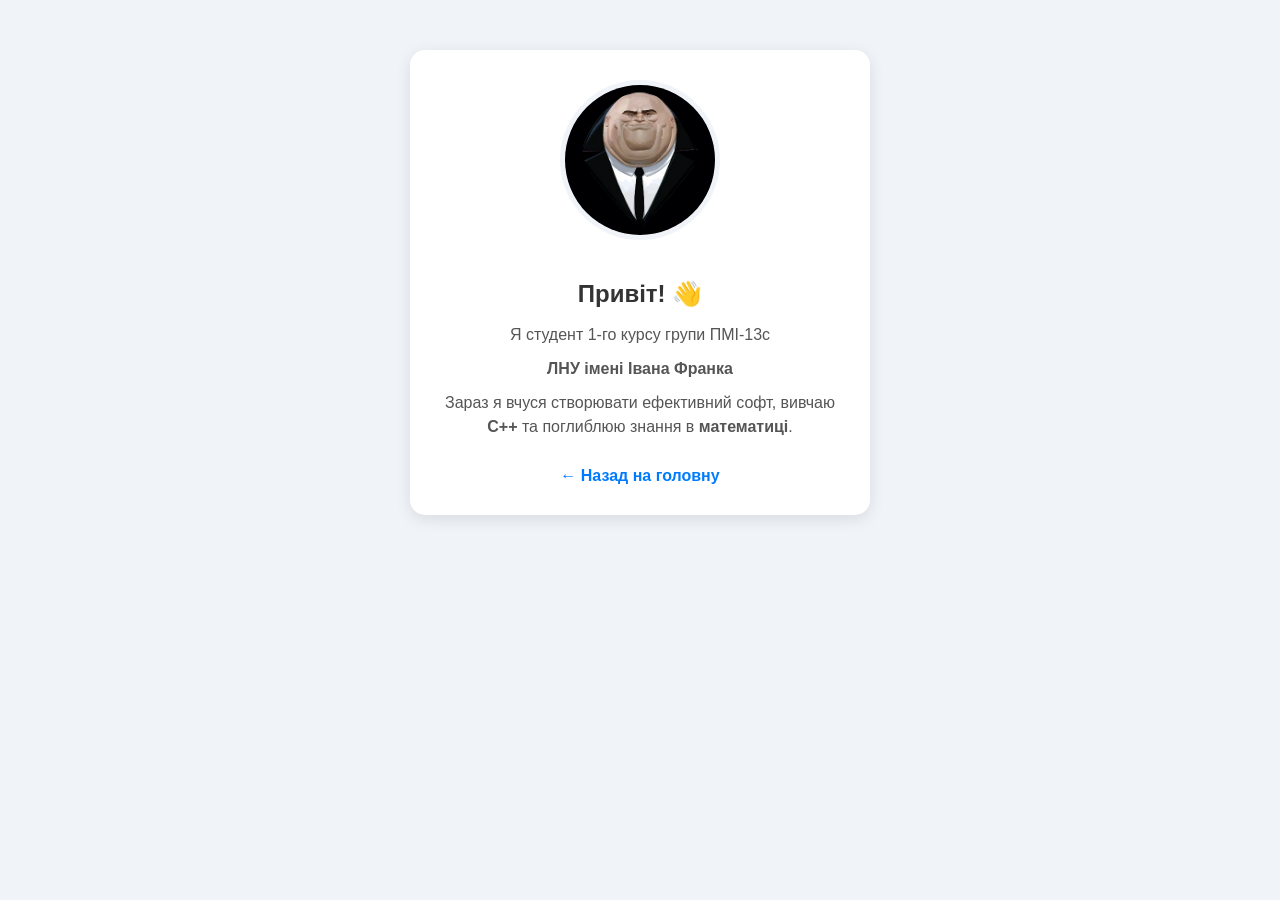
==== Matvii_Kovalov/Kovalov.html @ 3c23b497 "added profile and photo" ====
﻿<!DOCTYPE html>
<html lang="uk">
<head>
    <meta charset="UTF-8">
    <meta name="viewport" content="width=device-width, initial-scale=1.0">
    <title>Мій Профіль</title>
    <link rel="stylesheet" href="../style.css">
</head>
<body>

    <div class="card">
        <img src="../Foto/kingpin.png" alt="Моє фото" class="profile-photo">

        <h1>Привіт! 👋</h1>

        <p class="university">Я студент 1-го курсу групи ПМІ-13с</p>
        <p class="university"><strong>ЛНУ імені Івана Франка</strong></p>

        <p>Зараз я вчуся створювати ефективний софт, вивчаю <strong>C++</strong> та поглиблюю знання в <strong>математиці</strong>.</p>


        <br>

        <a href="../index.html">← Назад на головну</a>
    </div>

</body>
</html>
---- style.css ----
﻿/* Це загальні стилі для всього сайту */
body {
    background-color: #f0f4f8; /* Світло-блакитний фон */
    font-family: Arial, sans-serif;
    text-align: center;
    margin: 0;
    padding: 50px;
}

.card {
    background: white;
    padding: 30px;
    border-radius: 15px;
    display: inline-block;
    box-shadow: 0 4px 15px rgba(0,0,0,0.1);
    max-width: 400px; /* Обмежуємо ширину для кращого вигляду */
}

/* Стилі для вашого фото */
.profile-photo {
    width: 150px; /* Ширина фото */
    height: 150px; /* Висота фото */
    border-radius: 50%; /* Робить фото круглим */
    object-fit: cover; /* Запобігає розтягуванню зображення */
    border: 5px solid #f0f4f8; /* Легка рамка навколо фото */
    margin-bottom: 20px; /* Відступ знизу від фото */
}

h1 {
    color: #333;
    font-size: 24px;
    margin-bottom: 15px;
}

p {
    color: #555;
    line-height: 1.5;
    margin: 10px 0;
}

a {
    color: #007bff;
    text-decoration: none;
    font-weight: bold;
}

    a:hover {
        text-decoration: underline;
    }
/* Додаткові стилі для списку на головній */
.team-list {
    list-style: none; /* Прибираємо стандартні крапки */
    padding: 0;
    margin-top: 20px;
}

    .team-list li {
        background-color: #f9f9f9;
        margin: 10px 0;
        padding: 15px;
        border-radius: 10px;
        transition: 0.3s;
        border: 1px solid #eee;
    }

        .team-list li:hover {
            background-color: #eef6ff;
            transform: translateY(-2px); /* Легкий ефект підстрибування */
        }

hr {
    border: 0;
    border-top: 1px solid #eee;
    margin: 20px 0;
}
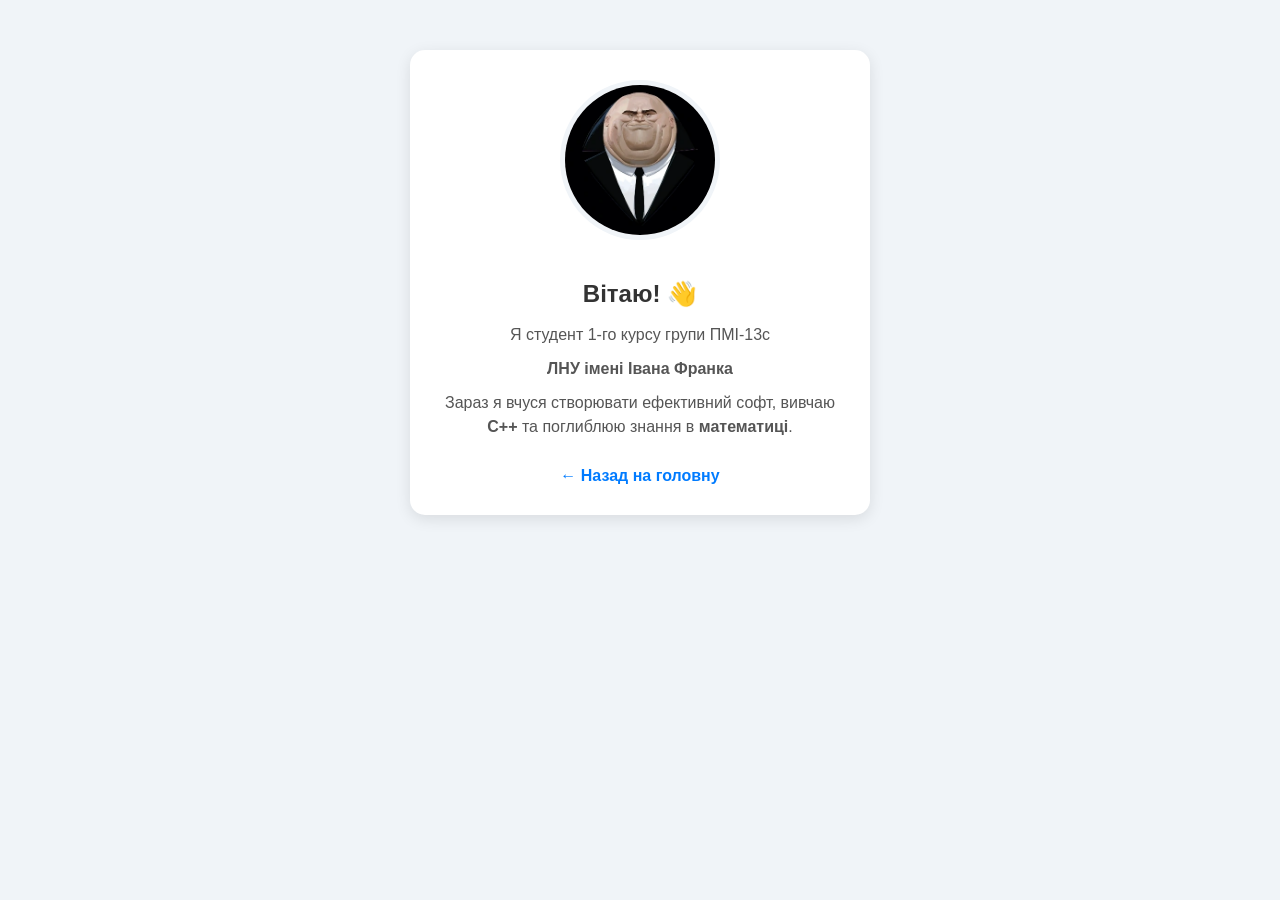
==== commit f169fb68: "Виправив головну сторінку" ====
--- a/Matvii_Kovalov/Kovalov.html
+++ b/Matvii_Kovalov/Kovalov.html
@@ -11,7 +11,7 @@
     <div class="card">
         <img src="../Foto/kingpin.png" alt="Моє фото" class="profile-photo">
 
-        <h1>Привіт! 👋</h1>
+        <h1>Вітаю! 👋</h1>
 
         <p class="university">Я студент 1-го курсу групи ПМІ-13с</p>
         <p class="university"><strong>ЛНУ імені Івана Франка</strong></p>
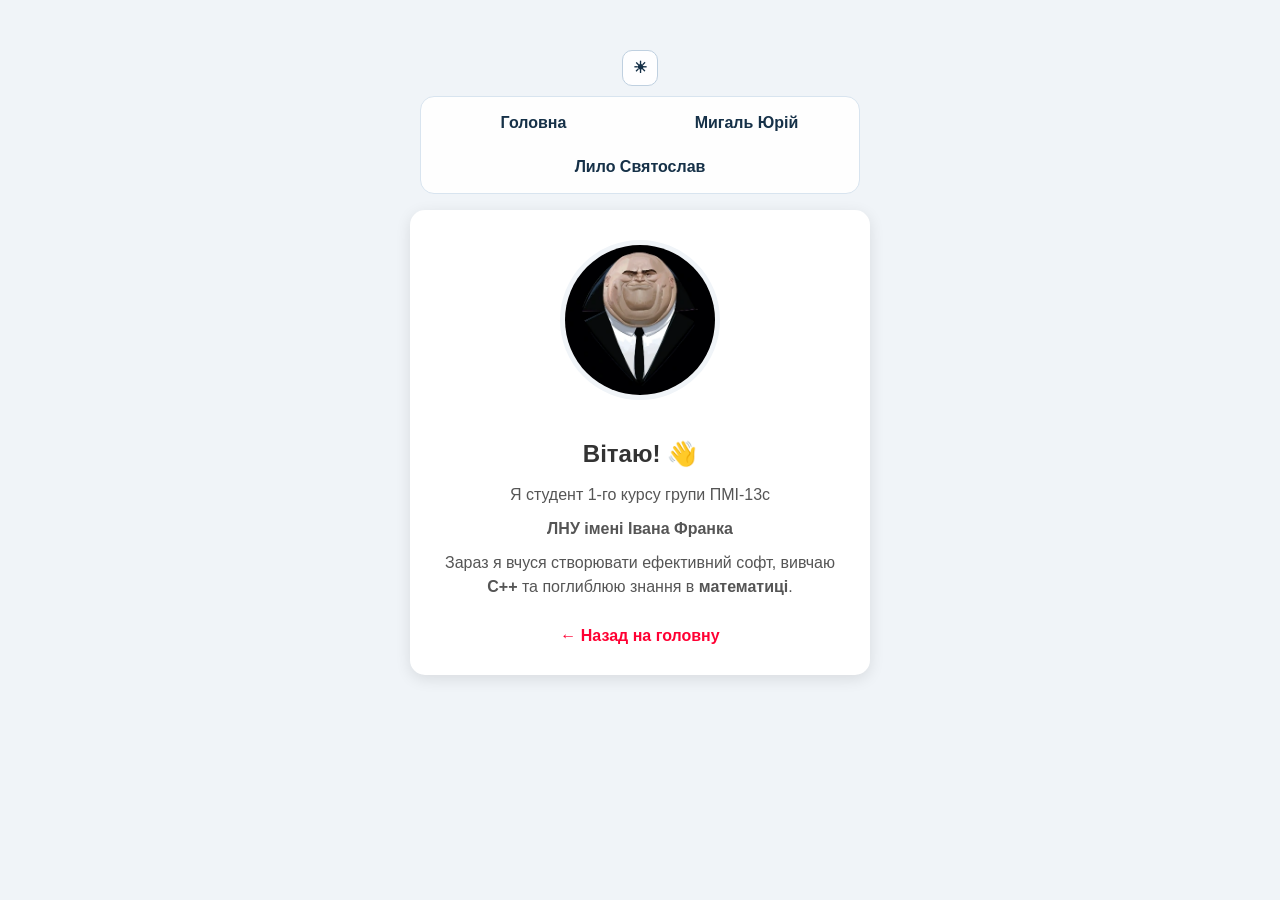
==== commit 31c42bfd: "Промт: Цей проект це сайт. Якщо тицяти на імена в Nawbar, то ти переходиш на допоміжну сторінку, з ї" ====
--- a/Matvii_Kovalov/Kovalov.html
+++ b/Matvii_Kovalov/Kovalov.html
@@ -6,7 +6,18 @@
     <title>Мій Профіль</title>
     <link rel="stylesheet" href="../style.css">
 </head>
-<body>
+<body data-home-theme="light">
+
+    <button type="button" class="home-theme-toggle-button" aria-live="polite" aria-pressed="false" aria-label="Увімкнути темну тему">
+        <span class="home-theme-icon home-theme-icon-sun" aria-hidden="true">☀</span>
+        <span class="home-theme-icon home-theme-icon-moon" aria-hidden="true">🌙</span>
+    </button>
+
+    <nav class="site-nav" aria-label="Навігація сторінками команди">
+        <a href="../index.html">Головна</a>
+        <a href="../Myhal_Yurii/Myhal.html">Мигаль Юрій</a>
+        <a href="../Sviatoslav_Lylo/Sviatoslav.html">Лило Святослав</a>
+    </nav>
 
     <div class="card">
         <img src="../Foto/kingpin.png" alt="Моє фото" class="profile-photo">
@@ -24,5 +35,6 @@
         <a href="../index.html">← Назад на головну</a>
     </div>
 
+    <script src="../script.js"></script>
 </body>
 </html>
--- a/style.css
+++ b/style.css
@@ -39,7 +39,7 @@
 }
 
 a {
-    color: #007bff;
+    color: #ff0033;
     text-decoration: none;
     font-weight: bold;
 }
@@ -72,4 +72,542 @@
     border: 0;
     border-top: 1px solid #eee;
     margin: 20px 0;
-}+}
+
+/* Спільний шар стилів для навігації і перемикача теми на всіх сторінках */
+.site-nav {
+    display: flex;
+    flex-wrap: wrap;
+    justify-content: center;
+    gap: 12px;
+    width: 100%;
+    max-width: 1080px;
+    margin: 0 auto 20px;
+    padding: 10px 16px;
+    box-sizing: border-box;
+    border-radius: 14px;
+    border: 1px solid #d8e4ef;
+    background: rgba(255, 255, 255, 0.92);
+}
+
+.site-nav > * {
+    min-width: 0;
+}
+
+.site-nav a {
+    display: block;
+    flex: 1 1 220px;
+    max-width: 100%;
+    min-width: 0;
+    padding: 10px 14px;
+    border-radius: 12px;
+    border: 1px solid transparent;
+    text-align: center;
+    white-space: normal;
+    overflow-wrap: anywhere;
+    word-break: break-word;
+    color: #163148;
+    text-decoration: none;
+    transition: background-color 0.2s ease, border-color 0.2s ease;
+}
+
+.site-nav a:hover,
+.site-nav a:focus-visible {
+    background: #eaf3fb;
+    border-color: #bdd5e8;
+    text-decoration: none;
+}
+
+.home-theme-toggle-button {
+    display: inline-flex;
+    align-items: center;
+    gap: 8px;
+    padding: 10px 14px;
+    min-width: 44px;
+    min-height: 44px;
+    box-sizing: border-box;
+    border-radius: 999px;
+    border: 1px solid #bfd0e0;
+    background: rgba(255, 255, 255, 0.95);
+    color: #153047;
+    font-size: 14px;
+    font-weight: 600;
+    cursor: pointer;
+    box-shadow: 0 8px 20px rgba(20, 52, 84, 0.14);
+}
+
+.home-theme-toggle-button:focus-visible {
+    outline: 3px solid #0e639c;
+    outline-offset: 3px;
+}
+
+.home-theme-icon {
+    font-size: 16px;
+    line-height: 1;
+}
+
+.home-theme-icon-moon {
+    display: none;
+}
+
+body[data-home-theme='dark'] .home-theme-icon-sun {
+    display: none;
+}
+
+body[data-home-theme='dark'] .home-theme-icon-moon {
+    display: inline;
+}
+
+body[data-home-theme='dark']:not(.home-page) {
+    background-color: #12181f;
+}
+
+body[data-home-theme='dark']:not(.home-page) .card {
+    background: #1b2733;
+    box-shadow: 0 10px 24px rgba(0, 0, 0, 0.35);
+}
+
+body[data-home-theme='dark']:not(.home-page) h1,
+body[data-home-theme='dark']:not(.home-page) p {
+    color: #e9f0f7;
+}
+
+body[data-home-theme='dark']:not(.home-page) a {
+    color: #ff6b8f;
+}
+
+body[data-home-theme='dark']:not(.home-page) .site-nav {
+    border-color: #324657;
+    background: rgba(13, 20, 28, 0.9);
+}
+
+body[data-home-theme='dark']:not(.home-page) .site-nav a {
+    color: #e9f0f7;
+}
+
+body[data-home-theme='dark']:not(.home-page) .site-nav a:hover,
+body[data-home-theme='dark']:not(.home-page) .site-nav a:focus-visible {
+    background: rgba(255, 255, 255, 0.08);
+    border-color: rgba(255, 255, 255, 0.18);
+}
+
+body[data-home-theme='dark']:not(.home-page) .home-theme-toggle-button {
+    border-color: #4a4a4a;
+    background: rgba(19, 19, 19, 0.96);
+    color: #f5f5f5;
+    box-shadow: 0 10px 24px rgba(0, 0, 0, 0.4);
+}
+
+/* Профільні сторінки: навігація має бути співмірною з карткою профілю */
+body:not(.home-page) .site-nav {
+    max-width: 440px;
+    margin: 0 auto 16px;
+    padding: 8px 10px;
+    gap: 8px;
+}
+
+body:not(.home-page) .site-nav a {
+    flex: 1 1 140px;
+    padding: 8px 10px;
+}
+
+/* Профільні сторінки: зменшуємо візуальну вагу перемикача теми */
+body:not(.home-page) .home-theme-toggle-button {
+    padding: 6px 10px;
+    min-width: 36px;
+    min-height: 36px;
+    border-radius: 10px;
+    font-size: 12px;
+    box-shadow: none;
+    margin: 0 auto 10px;
+}
+
+body[data-home-theme='dark']:not(.home-page) .home-theme-toggle-button {
+    box-shadow: none;
+}
+
+/* Головна сторінка: перемикач світлої/темної теми через JavaScript */
+.home-page {
+    background-color: #f3f7fb;
+    font-family: "Segoe UI", "Trebuchet MS", sans-serif;
+    text-align: left;
+    margin: 0;
+    padding:
+        calc(28px + env(safe-area-inset-top, 0px))
+        calc(20px + env(safe-area-inset-right, 0px))
+        calc(28px + env(safe-area-inset-bottom, 0px))
+        calc(20px + env(safe-area-inset-left, 0px));
+    min-height: 100vh;
+    box-sizing: border-box;
+}
+
+.home-page .home-theme-toggle-button {
+    position: fixed;
+    top: calc(12px + env(safe-area-inset-top, 0px));
+    right: calc(12px + env(safe-area-inset-right, 0px));
+    z-index: 10;
+    display: inline-flex;
+    align-items: center;
+    gap: 8px;
+    padding: 10px 14px;
+    min-width: 44px;
+    min-height: 44px;
+    box-sizing: border-box;
+    border-radius: 999px;
+    border: 1px solid #bfd0e0;
+    background: rgba(255, 255, 255, 0.95);
+    color: #153047;
+    font-size: 14px;
+    font-weight: 600;
+    cursor: pointer;
+    box-shadow: 0 8px 20px rgba(20, 52, 84, 0.14);
+}
+
+.home-page .home-theme-toggle-button:focus-visible {
+    outline: 3px solid #0e639c;
+    outline-offset: 3px;
+}
+
+.home-page .home-theme-icon {
+    font-size: 16px;
+    line-height: 1;
+}
+
+.home-page .home-theme-icon-moon {
+    display: none;
+}
+
+.home-page[data-home-theme='dark'] .home-theme-icon-sun {
+    display: none;
+}
+
+.home-page[data-home-theme='dark'] .home-theme-icon-moon {
+    display: inline;
+}
+
+.home-page .home-shell {
+    --home-bg: #f3f7fb;
+    --home-surface: #ffffff;
+    --home-surface-soft: #f2f7fc;
+    --home-text: #163148;
+    --home-muted: #4f6274;
+    --home-border: #cfe0ee;
+    --home-focus: #0e639c;
+    --home-card-bg: linear-gradient(135deg, #ffffff 0%, #f3f8fd 100%);
+    --home-link-hover-bg: #e6f1fb;
+    --home-link-hover-border: #8bb6d9;
+    --home-cell-bg: #ffffff;
+    --home-cell-title: #12304a;
+    --home-cell-text: #294762;
+    --home-page-glow-1: rgba(160, 202, 235, 0.52);
+    --home-page-glow-2: rgba(193, 223, 245, 0.56);
+    --home-shadow: 0 14px 34px rgba(27, 70, 102, 0.13);
+    width: min(1080px, 100%);
+    box-sizing: border-box;
+    width: 100%;
+    max-width: 1080px;
+    margin: 0 auto;
+    display: grid;
+    gap: 20px;
+    justify-items: center;
+}
+
+.home-page .home-shell > * {
+    width: 100%;
+    max-width: 1080px;
+    margin: 0 auto;
+}
+
+.home-page .home-hero,
+.home-page .home-section,
+.home-page .site-nav {
+    box-sizing: border-box;
+    width: 100%;
+    max-width: 1080px;
+    margin: 0 auto;
+}
+
+.home-page .site-nav {
+    margin-bottom: 20px;
+}
+
+.home-page .home-hero {
+    margin-top: 20px;
+    margin-bottom: 20px;
+    text-align: center;
+}
+
+.home-page .home-section {
+    margin-top: 0;
+}
+
+.home-page .home-hero h1,
+.home-page .home-section h2 {
+    text-align: center;
+}
+
+.home-page .home-cells {
+    display: grid;
+    gap: 24px;
+    color: var(--home-text);
+    position: relative;
+    z-index: 0;
+    isolation: isolate;
+    border-radius: 24px;
+    padding:
+        calc(54px + env(safe-area-inset-top, 0px))
+        calc(28px + env(safe-area-inset-right, 0px))
+        calc(28px + env(safe-area-inset-bottom, 0px))
+        calc(28px + env(safe-area-inset-left, 0px));
+}
+
+.home-page .home-shell::before {
+    content: "";
+    position: fixed;
+    inset: 0;
+    z-index: -1;
+    background:
+        radial-gradient(circle at 12% 8%, var(--home-page-glow-1) 0%, rgba(160, 202, 235, 0) 42%),
+        radial-gradient(circle at 88% 84%, var(--home-page-glow-2) 0%, rgba(193, 223, 245, 0) 47%),
+        var(--home-bg);
+}
+
+.home-page[data-home-theme='dark'] .home-shell {
+    --home-bg: #0a0a0a;
+    --home-surface: #141414;
+    --home-surface-soft: #1d1d1d;
+    --home-text: #f5f5f5;
+    --home-muted: #cccccc;
+    --home-border: #3a3a3a;
+    --home-focus: #ffffff;
+    --home-card-bg: linear-gradient(135deg, #131313 0%, #0f0f0f 100%);
+    --home-link-hover-bg: #252525;
+    --home-link-hover-border: #585858;
+    --home-cell-bg: #1a1a1a;
+    --home-cell-title: #f5f5f5;
+    --home-cell-text: #cccccc;
+    --home-page-glow-1: rgba(27, 27, 27, 0.9);
+    --home-page-glow-2: rgba(32, 32, 32, 0.9);
+    --home-shadow: 0 16px 36px rgba(0, 0, 0, 0.45);
+}
+
+.home-page[data-home-theme='dark'] .home-theme-toggle-button {
+    border-color: #4a4a4a;
+    background: rgba(19, 19, 19, 0.96);
+    color: #f5f5f5;
+    box-shadow: 0 10px 24px rgba(0, 0, 0, 0.4);
+    grid-template-columns: repeat(3, minmax(220px, 1fr));
+    gap: 14px;
+}
+
+.home-page .site-nav {
+    display: flex;
+    justify-content: center;
+    gap: 12px;
+    flex-wrap: wrap;
+    width: 100%;
+    max-width: 1080px;
+    margin: 0 auto 20px;
+    background: rgba(255, 255, 255, 0.04);
+    border: 1px solid rgba(255, 255, 255, 0.08);
+    border-radius: 14px;
+    padding: 10px 16px;
+}
+
+.home-page .site-nav > * {
+    min-width: 0;
+}
+
+.home-page .site-nav a {
+    color: var(--home-text);
+    display: block;
+    flex: 1 1 220px;
+    text-decoration: none;
+    padding: 10px 14px;
+    border-radius: 12px;
+    border: 1px solid transparent;
+    max-width: 100%;
+    min-width: 0;
+    text-align: center;
+    white-space: normal;
+    overflow-wrap: anywhere;
+    word-break: break-word;
+    transition: background 0.2s ease, border-color 0.2s ease;
+}
+
+.home-page .site-nav a:hover,
+.home-page .site-nav a:focus-visible {
+    background: rgba(255, 255, 255, 0.08);
+    border-color: rgba(255, 255, 255, 0.16);
+}
+
+.home-page .card {
+    display: block;
+    box-sizing: border-box;
+    max-width: 1080px;
+    width: 100%;
+    background: var(--home-card-bg);
+    border: 1px solid var(--home-border);
+    box-shadow: var(--home-shadow);
+    border-radius: 18px;
+    padding: 28px;
+}
+
+.home-page h1,
+.home-page h2,
+.home-page h3,
+.home-page p {
+    color: var(--home-text);
+}
+
+.home-page h1 {
+    margin: 0;
+    font-size: clamp(30px, 6vw, 48px);
+    line-height: 1.1;
+}
+
+.home-page .home-lead {
+    margin: 14px 0 0;
+    color: var(--home-muted);
+    max-width: 62ch;
+    margin-inline: auto;
+    text-align: center;
+}
+
+.home-page .home-section {
+    background: var(--home-surface);
+    border: 1px solid var(--home-border);
+    border-radius: 16px;
+    padding: 24px;
+}
+
+.home-page h2 {
+    margin: 0 0 16px;
+    font-size: clamp(22px, 4.2vw, 30px);
+}
+
+.home-page .home-team-list {
+    margin: 0;
+    display: grid;
+    gap: 12px;
+}
+
+.home-page .home-team-list li {
+    margin: 0;
+    padding: 0;
+    border: 0;
+    border-radius: 0;
+    background: none;
+    transform: none;
+}
+
+.home-page .home-team-list li:hover {
+    background: none;
+    transform: none;
+}
+
+.home-page .home-team-list a {
+    display: block;
+    padding: 14px 16px;
+    border-radius: 12px;
+    border: 1px solid var(--home-border);
+    background: var(--home-surface-soft);
+    color: var(--home-text);
+    font-weight: 600;
+    text-decoration: none;
+    line-height: 1.45;
+    overflow-wrap: anywhere;
+    transition: background-color 0.2s ease, border-color 0.2s ease;
+}
+
+.home-page .home-team-list a:hover {
+    background: var(--home-link-hover-bg);
+    border-color: var(--home-link-hover-border);
+    text-decoration: none;
+}
+
+.home-page .home-cells {
+    display: grid;
+    grid-template-columns: repeat(auto-fit, minmax(220px, 1fr));
+    gap: 14px;
+}
+
+.home-page .home-cell {
+    background: var(--home-cell-bg);
+    border: 1px solid var(--home-border);
+    border-radius: 14px;
+    padding: 18px;
+    min-height: 100px;
+}
+
+.home-page .home-cell h3 {
+    color: var(--home-cell-title);
+    margin: 0 0 10px;
+    font-size: 20px;
+}
+
+.home-page .home-cell p {
+    color: var(--home-cell-text);
+    margin: 0;
+}
+
+.home-page a:focus-visible {
+    outline: 3px solid var(--home-focus);
+    outline-offset: 3px;
+}
+
+@media (prefers-reduced-motion: reduce) {
+    .home-page .team-list li,
+    .home-page .home-team-list a {
+        transition: none;
+    }
+
+    .home-page .team-list li:hover,
+    .home-page .home-team-list li:hover {
+        transform: none;
+    }
+}
+
+@media (max-width: 480px) {
+    body:not(.home-page) {
+        padding: 20px 12px;
+    }
+
+    body:not(.home-page) .site-nav {
+        margin-bottom: 12px;
+    }
+
+    .home-page {
+        padding:
+            calc(16px + env(safe-area-inset-top, 0px))
+            calc(12px + env(safe-area-inset-right, 0px))
+            calc(16px + env(safe-area-inset-bottom, 0px))
+            calc(12px + env(safe-area-inset-left, 0px));
+    }
+
+    .home-page .home-theme-toggle-button {
+        top: calc(8px + env(safe-area-inset-top, 0px));
+        right: calc(8px + env(safe-area-inset-right, 0px));
+        padding: 9px 12px;
+        gap: 6px;
+        font-size: 13px;
+    }
+
+    .home-page .home-shell {
+        padding:
+            calc(52px + env(safe-area-inset-top, 0px))
+            calc(14px + env(safe-area-inset-right, 0px))
+            calc(14px + env(safe-area-inset-bottom, 0px))
+            calc(14px + env(safe-area-inset-left, 0px));
+        border-radius: 16px;
+    }
+
+    .home-page .card,
+    .home-page .home-section {
+        padding: 18px;
+    }
+
+    .home-page .home-team-list a {
+        padding: 12px;
+    }
+}
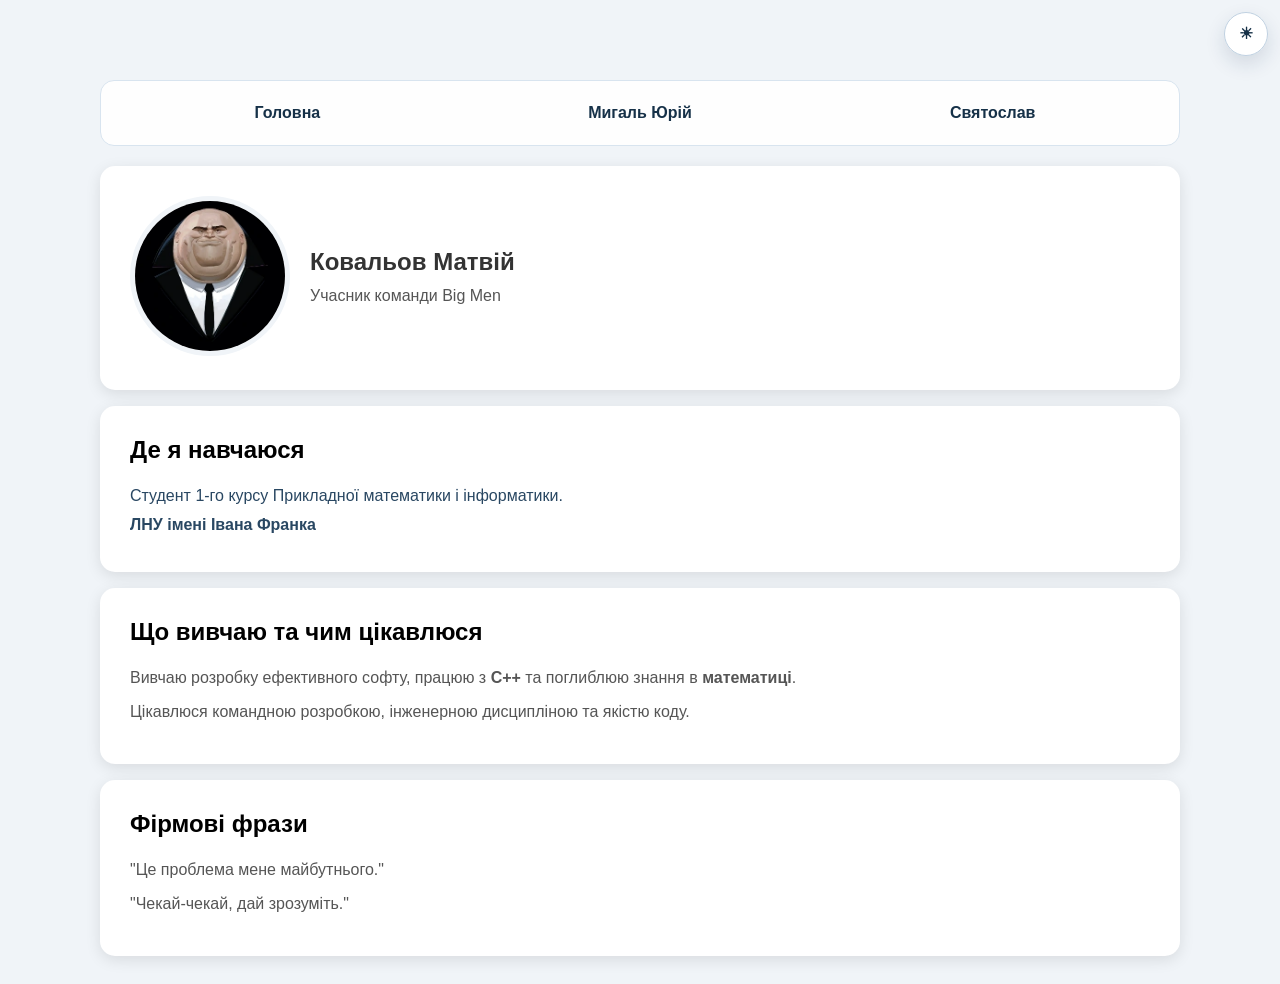
==== commit c7fc5a99: "Промт = Мені треба щоб ти на сторінках учасникі зробив Navbar такої самої довжини як на головній сто" ====
--- a/Matvii_Kovalov/Kovalov.html
+++ b/Matvii_Kovalov/Kovalov.html
@@ -16,24 +16,38 @@
     <nav class="site-nav" aria-label="Навігація сторінками команди">
         <a href="../index.html">Головна</a>
         <a href="../Myhal_Yurii/Myhal.html">Мигаль Юрій</a>
-        <a href="../Sviatoslav_Lylo/Sviatoslav.html">Лило Святослав</a>
+        <a href="../Sviatoslav_Lylo/Sviatoslav.html">Святослав</a>
     </nav>
 
-    <div class="card">
-        <img src="../Foto/kingpin.png" alt="Моє фото" class="profile-photo">
+    <main class="profile-main" aria-label="Профіль учасника">
+        <section class="card profile-block profile-intro" aria-label="Вступ">
+            <div class="profile-intro-media">
+                <img src="../Foto/kingpin.png" alt="Фото Ковальова Матвія" class="profile-photo">
+            </div>
+            <div class="profile-intro-identity">
+                <h1>Ковальов Матвій</h1>
+                <p>Учасник команди Big Men</p>
+            </div>
+        </section>
 
-        <h1>Вітаю! 👋</h1>
+        <section class="card profile-block profile-study-place" aria-label="Де навчаюся">
+            <h2>Де я навчаюся</h2>
+            <p class="university">Студент 1-го курсу Прикладної математики і інформатики.</p>
+            <p class="university"><strong>ЛНУ імені Івана Франка</strong></p>
+        </section>
 
-        <p class="university">Я студент 1-го курсу групи ПМІ-13с</p>
-        <p class="university"><strong>ЛНУ імені Івана Франка</strong></p>
+        <section class="card profile-block profile-study-focus" aria-label="Що вивчаю та інтереси">
+            <h2>Що вивчаю та чим цікавлюся</h2>
+            <p>Вивчаю розробку ефективного софту, працюю з <strong>C++</strong> та поглиблюю знання в <strong>математиці</strong>.</p>
+            <p>Цікавлюся командною розробкою, інженерною дисципліною та якістю коду.</p>
+        </section>
 
-        <p>Зараз я вчуся створювати ефективний софт, вивчаю <strong>C++</strong> та поглиблюю знання в <strong>математиці</strong>.</p>
-
-
-        <br>
-
-        <a href="../index.html">← Назад на головну</a>
-    </div>
+        <section class="card profile-block profile-signature" aria-label="Фірмові фрази">
+            <h2>Фірмові фрази</h2>
+            <p>"Це проблема мене майбутнього."</p>
+            <p>"Чекай-чекай, дай зрозуміть."</p>
+        </section>
+    </main>
 
     <script src="../script.js"></script>
 </body>
--- a/style.css
+++ b/style.css
@@ -118,6 +118,11 @@
     text-decoration: none;
 }
 
+.site-nav a:focus-visible {
+    outline: 3px solid #0e639c;
+    outline-offset: 2px;
+}
+
 .home-theme-toggle-button {
     display: inline-flex;
     align-items: center;
@@ -168,6 +173,7 @@
 }
 
 body[data-home-theme='dark']:not(.home-page) h1,
+body[data-home-theme='dark']:not(.home-page) h2,
 body[data-home-theme='dark']:not(.home-page) p {
     color: #e9f0f7;
 }
@@ -189,6 +195,10 @@
 body[data-home-theme='dark']:not(.home-page) .site-nav a:focus-visible {
     background: rgba(255, 255, 255, 0.08);
     border-color: rgba(255, 255, 255, 0.18);
+}
+
+body[data-home-theme='dark']:not(.home-page) .site-nav a:focus-visible {
+    outline-color: #f5f5f5;
 }
 
 body[data-home-theme='dark']:not(.home-page) .home-theme-toggle-button {
@@ -198,94 +208,98 @@
     box-shadow: 0 10px 24px rgba(0, 0, 0, 0.4);
 }
 
-/* Профільні сторінки: навігація має бути співмірною з карткою профілю */
+/* Профільні сторінки: узгоджений контракт ширини навігації з головною */
 body:not(.home-page) .site-nav {
-    max-width: 440px;
-    margin: 0 auto 16px;
-    padding: 8px 10px;
-    gap: 8px;
+    width: 100%;
+    max-width: 1080px;
+    margin: 0 auto 20px;
+    padding: 10px 16px;
+    gap: 12px;
+    box-sizing: border-box;
 }
 
 body:not(.home-page) .site-nav a {
-    flex: 1 1 140px;
-    padding: 8px 10px;
-}
-
-/* Профільні сторінки: зменшуємо візуальну вагу перемикача теми */
+    display: flex;
+    align-items: center;
+    justify-content: center;
+    flex: 1 1 220px;
+    min-height: 44px;
+    padding: 10px 14px;
+    box-sizing: border-box;
+}
+
+/* Профільні сторінки: перемикач як на головній, у правому верхньому куті */
 body:not(.home-page) .home-theme-toggle-button {
-    padding: 6px 10px;
-    min-width: 36px;
-    min-height: 36px;
-    border-radius: 10px;
-    font-size: 12px;
-    box-shadow: none;
-    margin: 0 auto 10px;
-}
-
-body[data-home-theme='dark']:not(.home-page) .home-theme-toggle-button {
-    box-shadow: none;
-}
-
-/* Головна сторінка: перемикач світлої/темної теми через JavaScript */
-.home-page {
-    background-color: #f3f7fb;
-    font-family: "Segoe UI", "Trebuchet MS", sans-serif;
-    text-align: left;
-    margin: 0;
-    padding:
-        calc(28px + env(safe-area-inset-top, 0px))
-        calc(20px + env(safe-area-inset-right, 0px))
-        calc(28px + env(safe-area-inset-bottom, 0px))
-        calc(20px + env(safe-area-inset-left, 0px));
-    min-height: 100vh;
-    box-sizing: border-box;
-}
-
-.home-page .home-theme-toggle-button {
     position: fixed;
     top: calc(12px + env(safe-area-inset-top, 0px));
     right: calc(12px + env(safe-area-inset-right, 0px));
     z-index: 10;
-    display: inline-flex;
+}
+
+body:not(.home-page) {
+    text-align: left;
+    padding:
+        calc(80px + env(safe-area-inset-top, 0px))
+        calc(20px + env(safe-area-inset-right, 0px))
+        calc(28px + env(safe-area-inset-bottom, 0px))
+        calc(20px + env(safe-area-inset-left, 0px));
+    box-sizing: border-box;
+}
+
+body:not(.home-page) .profile-main {
+    width: 100%;
+    max-width: 1080px;
+    margin: 0 auto;
+    display: grid;
+    gap: 16px;
+}
+
+body:not(.home-page) .profile-block {
+    display: block;
+    width: 100%;
+    max-width: 1080px;
+    box-sizing: border-box;
+    text-align: left;
+}
+
+body:not(.home-page) .profile-intro {
+    display: flex;
     align-items: center;
-    gap: 8px;
-    padding: 10px 14px;
-    min-width: 44px;
-    min-height: 44px;
-    box-sizing: border-box;
-    border-radius: 999px;
-    border: 1px solid #bfd0e0;
-    background: rgba(255, 255, 255, 0.95);
-    color: #153047;
-    font-size: 14px;
-    font-weight: 600;
-    cursor: pointer;
-    box-shadow: 0 8px 20px rgba(20, 52, 84, 0.14);
-}
-
-.home-page .home-theme-toggle-button:focus-visible {
-    outline: 3px solid #0e639c;
-    outline-offset: 3px;
-}
-
-.home-page .home-theme-icon {
-    font-size: 16px;
-    line-height: 1;
-}
-
-.home-page .home-theme-icon-moon {
-    display: none;
-}
-
-.home-page[data-home-theme='dark'] .home-theme-icon-sun {
-    display: none;
-}
-
-.home-page[data-home-theme='dark'] .home-theme-icon-moon {
-    display: inline;
-}
-
-.home-page .home-shell {
+    gap: 20px;
+}
+
+body:not(.home-page) .profile-intro-media {
+    flex: 0 0 auto;
+}
+
+body:not(.home-page) .profile-intro-media .profile-photo {
+    margin-bottom: 0;
+}
+
+body:not(.home-page) .profile-intro-identity h1 {
+    margin: 0;
+}
+
+body:not(.home-page) .profile-intro-identity p {
+    margin: 8px 0 0;
+}
+
+body:not(.home-page) .profile-block h2 {
+    margin-top: 0;
+}
+
+body:not(.home-page) .university {
+    margin: 6px 0;
+    color: #294762;
+    line-height: 1.45;
+}
+
+body[data-home-theme='dark']:not(.home-page) .university {
+    color: #c8d7e6;
+}
+
+/* Головна сторінка: перемикач світлої/темної теми через JavaScript */
+.home-page {
     --home-bg: #f3f7fb;
     --home-surface: #ffffff;
     --home-surface-soft: #f2f7fc;
@@ -302,7 +316,69 @@
     --home-page-glow-1: rgba(160, 202, 235, 0.52);
     --home-page-glow-2: rgba(193, 223, 245, 0.56);
     --home-shadow: 0 14px 34px rgba(27, 70, 102, 0.13);
-    width: min(1080px, 100%);
+    --home-nav-bg: rgba(255, 255, 255, 0.68);
+    --home-nav-border: rgba(137, 173, 202, 0.42);
+    --home-nav-shadow: 0 8px 22px rgba(20, 52, 84, 0.12);
+    --home-nav-link-hover-bg: #e6f1fb;
+    --home-nav-link-hover-border: #8bb6d9;
+    background-color: #f3f7fb;
+    font-family: "Segoe UI", "Trebuchet MS", sans-serif;
+    text-align: left;
+    margin: 0;
+    padding:
+        calc(28px + env(safe-area-inset-top, 0px))
+        calc(20px + env(safe-area-inset-right, 0px))
+        calc(28px + env(safe-area-inset-bottom, 0px))
+        calc(20px + env(safe-area-inset-left, 0px));
+    min-height: 100vh;
+    box-sizing: border-box;
+}
+
+.home-page .home-theme-toggle-button {
+    position: fixed;
+    top: calc(12px + env(safe-area-inset-top, 0px));
+    right: calc(12px + env(safe-area-inset-right, 0px));
+    z-index: 10;
+    display: inline-flex;
+    align-items: center;
+    gap: 8px;
+    padding: 10px 14px;
+    min-width: 44px;
+    min-height: 44px;
+    box-sizing: border-box;
+    border-radius: 999px;
+    border: 1px solid #bfd0e0;
+    background: rgba(255, 255, 255, 0.95);
+    color: #153047;
+    font-size: 14px;
+    font-weight: 600;
+    cursor: pointer;
+    box-shadow: 0 8px 20px rgba(20, 52, 84, 0.14);
+}
+
+.home-page .home-theme-toggle-button:focus-visible {
+    outline: 3px solid #0e639c;
+    outline-offset: 3px;
+}
+
+.home-page .home-theme-icon {
+    font-size: 16px;
+    line-height: 1;
+}
+
+.home-page .home-theme-icon-moon {
+    display: none;
+}
+
+.home-page[data-home-theme='dark'] .home-theme-icon-sun {
+    display: none;
+}
+
+.home-page[data-home-theme='dark'] .home-theme-icon-moon {
+    display: inline;
+}
+
+.home-page .home-shell {
     box-sizing: border-box;
     width: 100%;
     max-width: 1080px;
@@ -327,10 +403,6 @@
     margin: 0 auto;
 }
 
-.home-page .site-nav {
-    margin-bottom: 20px;
-}
-
 .home-page .home-hero {
     margin-top: 20px;
     margin-bottom: 20px;
@@ -348,7 +420,6 @@
 
 .home-page .home-cells {
     display: grid;
-    gap: 24px;
     color: var(--home-text);
     position: relative;
     z-index: 0;
@@ -372,7 +443,7 @@
         var(--home-bg);
 }
 
-.home-page[data-home-theme='dark'] .home-shell {
+.home-page[data-home-theme='dark'] {
     --home-bg: #0a0a0a;
     --home-surface: #141414;
     --home-surface-soft: #1d1d1d;
@@ -389,15 +460,19 @@
     --home-page-glow-1: rgba(27, 27, 27, 0.9);
     --home-page-glow-2: rgba(32, 32, 32, 0.9);
     --home-shadow: 0 16px 36px rgba(0, 0, 0, 0.45);
+    --home-nav-bg: rgba(19, 19, 19, 0.72);
+    --home-nav-border: rgba(88, 88, 88, 0.58);
+    --home-nav-shadow: 0 10px 26px rgba(0, 0, 0, 0.38);
+    --home-nav-link-hover-bg: #252525;
+    --home-nav-link-hover-border: #585858;
 }
 
 .home-page[data-home-theme='dark'] .home-theme-toggle-button {
+    gap: 14px;
     border-color: #4a4a4a;
     background: rgba(19, 19, 19, 0.96);
     color: #f5f5f5;
     box-shadow: 0 10px 24px rgba(0, 0, 0, 0.4);
-    grid-template-columns: repeat(3, minmax(220px, 1fr));
-    gap: 14px;
 }
 
 .home-page .site-nav {
@@ -405,11 +480,10 @@
     justify-content: center;
     gap: 12px;
     flex-wrap: wrap;
-    width: 100%;
-    max-width: 1080px;
-    margin: 0 auto 20px;
-    background: rgba(255, 255, 255, 0.04);
-    border: 1px solid rgba(255, 255, 255, 0.08);
+    margin-bottom: 20px;
+    background: var(--home-nav-bg);
+    border: 1px solid var(--home-nav-border);
+    box-shadow: var(--home-nav-shadow);
     border-radius: 14px;
     padding: 10px 16px;
 }
@@ -437,8 +511,13 @@
 
 .home-page .site-nav a:hover,
 .home-page .site-nav a:focus-visible {
-    background: rgba(255, 255, 255, 0.08);
-    border-color: rgba(255, 255, 255, 0.16);
+    background: var(--home-nav-link-hover-bg);
+    border-color: var(--home-nav-link-hover-border);
+}
+
+.home-page .site-nav a:focus-visible {
+    outline: 3px solid var(--home-focus);
+    outline-offset: 2px;
 }
 
 .home-page .card {
@@ -527,7 +606,6 @@
 }
 
 .home-page .home-cells {
-    display: grid;
     grid-template-columns: repeat(auto-fit, minmax(220px, 1fr));
     gap: 14px;
 }
@@ -570,11 +648,25 @@
 
 @media (max-width: 480px) {
     body:not(.home-page) {
-        padding: 20px 12px;
+        padding:
+            calc(72px + env(safe-area-inset-top, 0px))
+            calc(84px + env(safe-area-inset-right, 0px))
+            calc(20px + env(safe-area-inset-bottom, 0px))
+            calc(12px + env(safe-area-inset-left, 0px));
     }
 
     body:not(.home-page) .site-nav {
         margin-bottom: 12px;
+    }
+
+    body:not(.home-page) .home-theme-toggle-button {
+        top: calc(8px + env(safe-area-inset-top, 0px));
+        right: calc(8px + env(safe-area-inset-right, 0px));
+    }
+
+    body:not(.home-page) .profile-intro {
+        flex-direction: column;
+        align-items: flex-start;
     }
 
     .home-page {
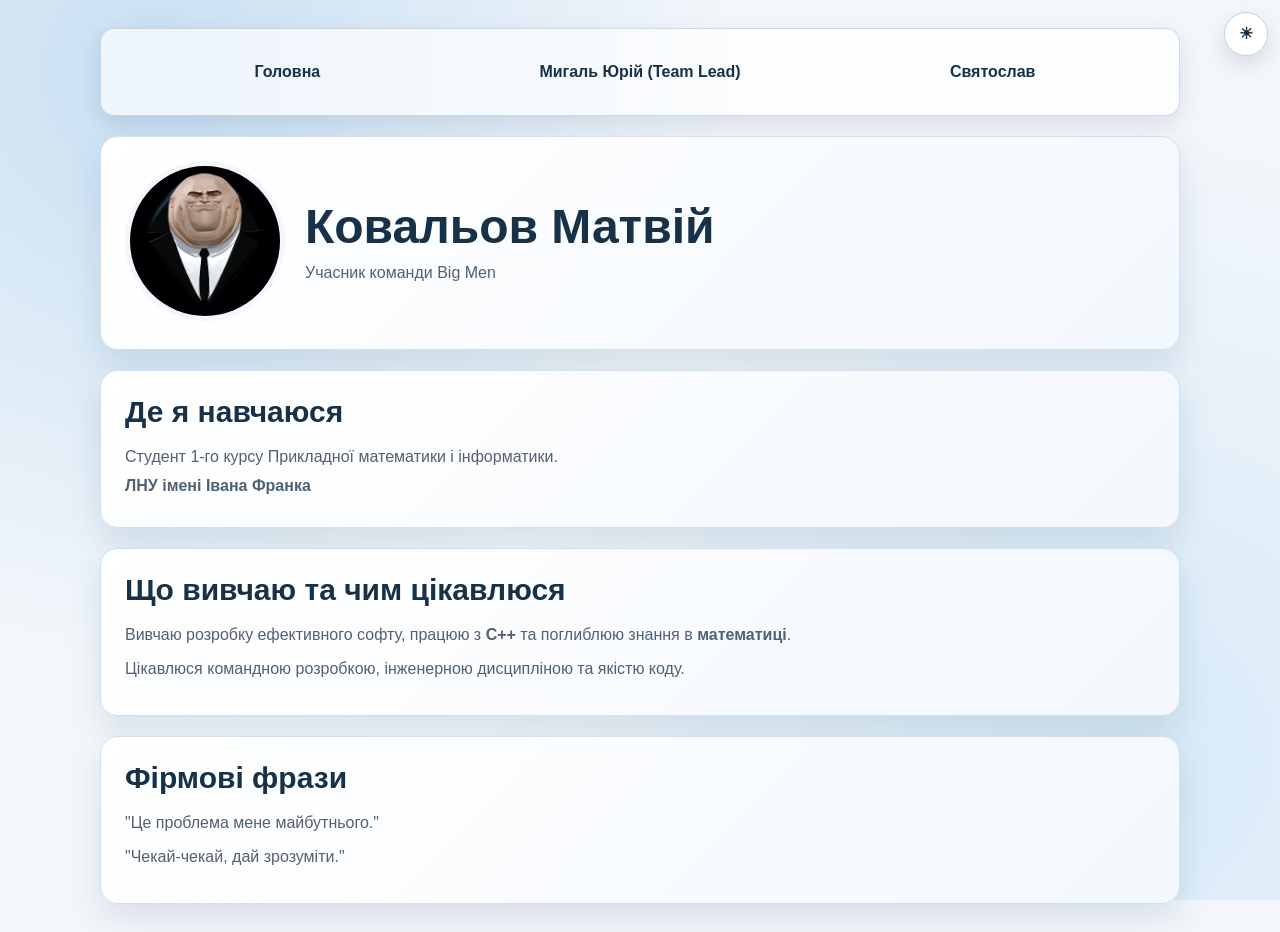
==== commit 26afabcf: "Промт = Зроби повну перевірку всього проекту виправи неточності забири непотрібні елементи які ні на" ====
--- a/Matvii_Kovalov/Kovalov.html
+++ b/Matvii_Kovalov/Kovalov.html
@@ -3,7 +3,7 @@
 <head>
     <meta charset="UTF-8">
     <meta name="viewport" content="width=device-width, initial-scale=1.0">
-    <title>Мій Профіль</title>
+    <title>Ковальов Матвій - Профіль</title>
     <link rel="stylesheet" href="../style.css">
 </head>
 <body data-home-theme="light">
@@ -15,7 +15,7 @@
 
     <nav class="site-nav" aria-label="Навігація сторінками команди">
         <a href="../index.html">Головна</a>
-        <a href="../Myhal_Yurii/Myhal.html">Мигаль Юрій</a>
+        <a href="../Myhal_Yurii/Myhal.html">Мигаль Юрій (Team Lead)</a>
         <a href="../Sviatoslav_Lylo/Sviatoslav.html">Святослав</a>
     </nav>
 
@@ -45,7 +45,7 @@
         <section class="card profile-block profile-signature" aria-label="Фірмові фрази">
             <h2>Фірмові фрази</h2>
             <p>"Це проблема мене майбутнього."</p>
-            <p>"Чекай-чекай, дай зрозуміть."</p>
+            <p>"Чекай-чекай, дай зрозуміти."</p>
         </section>
     </main>
 
--- a/style.css
+++ b/style.css
@@ -1,318 +1,12 @@
-﻿/* Це загальні стилі для всього сайту */
-body {
-    background-color: #f0f4f8; /* Світло-блакитний фон */
-    font-family: Arial, sans-serif;
-    text-align: center;
-    margin: 0;
-    padding: 50px;
-}
-
-.card {
-    background: white;
-    padding: 30px;
-    border-radius: 15px;
-    display: inline-block;
-    box-shadow: 0 4px 15px rgba(0,0,0,0.1);
-    max-width: 400px; /* Обмежуємо ширину для кращого вигляду */
-}
-
-/* Стилі для вашого фото */
-.profile-photo {
-    width: 150px; /* Ширина фото */
-    height: 150px; /* Висота фото */
-    border-radius: 50%; /* Робить фото круглим */
-    object-fit: cover; /* Запобігає розтягуванню зображення */
-    border: 5px solid #f0f4f8; /* Легка рамка навколо фото */
-    margin-bottom: 20px; /* Відступ знизу від фото */
-}
-
-h1 {
-    color: #333;
-    font-size: 24px;
-    margin-bottom: 15px;
-}
-
-p {
-    color: #555;
-    line-height: 1.5;
-    margin: 10px 0;
-}
-
-a {
-    color: #ff0033;
-    text-decoration: none;
-    font-weight: bold;
-}
-
-    a:hover {
-        text-decoration: underline;
-    }
-/* Додаткові стилі для списку на головній */
-.team-list {
-    list-style: none; /* Прибираємо стандартні крапки */
-    padding: 0;
-    margin-top: 20px;
-}
-
-    .team-list li {
-        background-color: #f9f9f9;
-        margin: 10px 0;
-        padding: 15px;
-        border-radius: 10px;
-        transition: 0.3s;
-        border: 1px solid #eee;
-    }
-
-        .team-list li:hover {
-            background-color: #eef6ff;
-            transform: translateY(-2px); /* Легкий ефект підстрибування */
-        }
-
-hr {
-    border: 0;
-    border-top: 1px solid #eee;
-    margin: 20px 0;
-}
-
-/* Спільний шар стилів для навігації і перемикача теми на всіх сторінках */
-.site-nav {
-    display: flex;
-    flex-wrap: wrap;
-    justify-content: center;
-    gap: 12px;
-    width: 100%;
-    max-width: 1080px;
-    margin: 0 auto 20px;
-    padding: 10px 16px;
-    box-sizing: border-box;
-    border-radius: 14px;
-    border: 1px solid #d8e4ef;
-    background: rgba(255, 255, 255, 0.92);
-}
-
-.site-nav > * {
-    min-width: 0;
-}
-
-.site-nav a {
-    display: block;
-    flex: 1 1 220px;
-    max-width: 100%;
-    min-width: 0;
-    padding: 10px 14px;
-    border-radius: 12px;
-    border: 1px solid transparent;
-    text-align: center;
-    white-space: normal;
-    overflow-wrap: anywhere;
-    word-break: break-word;
-    color: #163148;
-    text-decoration: none;
-    transition: background-color 0.2s ease, border-color 0.2s ease;
-}
-
-.site-nav a:hover,
-.site-nav a:focus-visible {
-    background: #eaf3fb;
-    border-color: #bdd5e8;
-    text-decoration: none;
-}
-
-.site-nav a:focus-visible {
-    outline: 3px solid #0e639c;
-    outline-offset: 2px;
-}
-
-.home-theme-toggle-button {
-    display: inline-flex;
-    align-items: center;
-    gap: 8px;
-    padding: 10px 14px;
-    min-width: 44px;
-    min-height: 44px;
-    box-sizing: border-box;
-    border-radius: 999px;
-    border: 1px solid #bfd0e0;
-    background: rgba(255, 255, 255, 0.95);
-    color: #153047;
-    font-size: 14px;
-    font-weight: 600;
-    cursor: pointer;
-    box-shadow: 0 8px 20px rgba(20, 52, 84, 0.14);
-}
-
-.home-theme-toggle-button:focus-visible {
-    outline: 3px solid #0e639c;
-    outline-offset: 3px;
-}
-
-.home-theme-icon {
-    font-size: 16px;
-    line-height: 1;
-}
-
-.home-theme-icon-moon {
-    display: none;
-}
-
-body[data-home-theme='dark'] .home-theme-icon-sun {
-    display: none;
-}
-
-body[data-home-theme='dark'] .home-theme-icon-moon {
-    display: inline;
-}
-
-body[data-home-theme='dark']:not(.home-page) {
-    background-color: #12181f;
-}
-
-body[data-home-theme='dark']:not(.home-page) .card {
-    background: #1b2733;
-    box-shadow: 0 10px 24px rgba(0, 0, 0, 0.35);
-}
-
-body[data-home-theme='dark']:not(.home-page) h1,
-body[data-home-theme='dark']:not(.home-page) h2,
-body[data-home-theme='dark']:not(.home-page) p {
-    color: #e9f0f7;
-}
-
-body[data-home-theme='dark']:not(.home-page) a {
-    color: #ff6b8f;
-}
-
-body[data-home-theme='dark']:not(.home-page) .site-nav {
-    border-color: #324657;
-    background: rgba(13, 20, 28, 0.9);
-}
-
-body[data-home-theme='dark']:not(.home-page) .site-nav a {
-    color: #e9f0f7;
-}
-
-body[data-home-theme='dark']:not(.home-page) .site-nav a:hover,
-body[data-home-theme='dark']:not(.home-page) .site-nav a:focus-visible {
-    background: rgba(255, 255, 255, 0.08);
-    border-color: rgba(255, 255, 255, 0.18);
-}
-
-body[data-home-theme='dark']:not(.home-page) .site-nav a:focus-visible {
-    outline-color: #f5f5f5;
-}
-
-body[data-home-theme='dark']:not(.home-page) .home-theme-toggle-button {
-    border-color: #4a4a4a;
-    background: rgba(19, 19, 19, 0.96);
-    color: #f5f5f5;
-    box-shadow: 0 10px 24px rgba(0, 0, 0, 0.4);
-}
-
-/* Профільні сторінки: узгоджений контракт ширини навігації з головною */
-body:not(.home-page) .site-nav {
-    width: 100%;
-    max-width: 1080px;
-    margin: 0 auto 20px;
-    padding: 10px 16px;
-    gap: 12px;
-    box-sizing: border-box;
-}
-
-body:not(.home-page) .site-nav a {
-    display: flex;
-    align-items: center;
-    justify-content: center;
-    flex: 1 1 220px;
-    min-height: 44px;
-    padding: 10px 14px;
-    box-sizing: border-box;
-}
-
-/* Профільні сторінки: перемикач як на головній, у правому верхньому куті */
-body:not(.home-page) .home-theme-toggle-button {
-    position: fixed;
-    top: calc(12px + env(safe-area-inset-top, 0px));
-    right: calc(12px + env(safe-area-inset-right, 0px));
-    z-index: 10;
-}
-
-body:not(.home-page) {
-    text-align: left;
-    padding:
-        calc(80px + env(safe-area-inset-top, 0px))
-        calc(20px + env(safe-area-inset-right, 0px))
-        calc(28px + env(safe-area-inset-bottom, 0px))
-        calc(20px + env(safe-area-inset-left, 0px));
-    box-sizing: border-box;
-}
-
-body:not(.home-page) .profile-main {
-    width: 100%;
-    max-width: 1080px;
-    margin: 0 auto;
-    display: grid;
-    gap: 16px;
-}
-
-body:not(.home-page) .profile-block {
-    display: block;
-    width: 100%;
-    max-width: 1080px;
-    box-sizing: border-box;
-    text-align: left;
-}
-
-body:not(.home-page) .profile-intro {
-    display: flex;
-    align-items: center;
-    gap: 20px;
-}
-
-body:not(.home-page) .profile-intro-media {
-    flex: 0 0 auto;
-}
-
-body:not(.home-page) .profile-intro-media .profile-photo {
-    margin-bottom: 0;
-}
-
-body:not(.home-page) .profile-intro-identity h1 {
-    margin: 0;
-}
-
-body:not(.home-page) .profile-intro-identity p {
-    margin: 8px 0 0;
-}
-
-body:not(.home-page) .profile-block h2 {
-    margin-top: 0;
-}
-
-body:not(.home-page) .university {
-    margin: 6px 0;
-    color: #294762;
-    line-height: 1.45;
-}
-
-body[data-home-theme='dark']:not(.home-page) .university {
-    color: #c8d7e6;
-}
-
-/* Головна сторінка: перемикач світлої/темної теми через JavaScript */
-.home-page {
+﻿/* Спільні темні/світлі токени для всіх сторінок */
+body[data-home-theme] {
     --home-bg: #f3f7fb;
-    --home-surface: #ffffff;
-    --home-surface-soft: #f2f7fc;
     --home-text: #163148;
     --home-muted: #4f6274;
     --home-border: #cfe0ee;
     --home-focus: #0e639c;
     --home-card-bg: linear-gradient(135deg, #ffffff 0%, #f3f8fd 100%);
-    --home-link-hover-bg: #e6f1fb;
-    --home-link-hover-border: #8bb6d9;
-    --home-cell-bg: #ffffff;
     --home-cell-title: #12304a;
-    --home-cell-text: #294762;
     --home-page-glow-1: rgba(160, 202, 235, 0.52);
     --home-page-glow-2: rgba(193, 223, 245, 0.56);
     --home-shadow: 0 14px 34px rgba(27, 70, 102, 0.13);
@@ -321,20 +15,152 @@
     --home-nav-shadow: 0 8px 22px rgba(20, 52, 84, 0.12);
     --home-nav-link-hover-bg: #e6f1fb;
     --home-nav-link-hover-border: #8bb6d9;
-    background-color: #f3f7fb;
+}
+
+body[data-home-theme='dark'] {
+    --home-bg: #0a0a0a;
+    --home-text: #f5f5f5;
+    --home-muted: #cccccc;
+    --home-border: #3a3a3a;
+    --home-focus: #ffffff;
+    --home-card-bg: linear-gradient(135deg, #131313 0%, #0f0f0f 100%);
+    --home-cell-title: #f5f5f5;
+    --home-page-glow-1: rgba(27, 27, 27, 0.9);
+    --home-page-glow-2: rgba(32, 32, 32, 0.9);
+    --home-shadow: 0 16px 36px rgba(0, 0, 0, 0.45);
+    --home-nav-bg: rgba(19, 19, 19, 0.72);
+    --home-nav-border: rgba(88, 88, 88, 0.58);
+    --home-nav-shadow: 0 10px 26px rgba(0, 0, 0, 0.38);
+    --home-nav-link-hover-bg: #252525;
+    --home-nav-link-hover-border: #585858;
+}
+
+body {
+    background-color: var(--home-bg);
     font-family: "Segoe UI", "Trebuchet MS", sans-serif;
     text-align: left;
     margin: 0;
-    padding:
-        calc(28px + env(safe-area-inset-top, 0px))
-        calc(20px + env(safe-area-inset-right, 0px))
-        calc(28px + env(safe-area-inset-bottom, 0px))
-        calc(20px + env(safe-area-inset-left, 0px));
+    padding: 0;
     min-height: 100vh;
     box-sizing: border-box;
-}
-
-.home-page .home-theme-toggle-button {
+    position: relative;
+    isolation: isolate;
+    color: var(--home-text);
+}
+
+body::before {
+    content: "";
+    position: fixed;
+    inset: 0;
+    z-index: -1;
+    background:
+        radial-gradient(circle at 12% 8%, var(--home-page-glow-1) 0%, rgba(160, 202, 235, 0) 42%),
+        radial-gradient(circle at 88% 84%, var(--home-page-glow-2) 0%, rgba(193, 223, 245, 0) 47%),
+        var(--home-bg);
+}
+
+.card {
+    display: block;
+    box-sizing: border-box;
+    width: 100%;
+    max-width: 1080px;
+    background: var(--home-card-bg);
+    padding: 30px;
+    border-radius: 18px;
+    border: 1px solid var(--home-border);
+    box-shadow: var(--home-shadow);
+}
+
+/* Стилі для вашого фото */
+.profile-photo {
+    width: 150px; /* Ширина фото */
+    height: 150px; /* Висота фото */
+    border-radius: 50%; /* Робить фото круглим */
+    object-fit: cover; /* Запобігає розтягуванню зображення */
+    border: 5px solid var(--home-bg); /* Легка рамка навколо фото */
+    margin-bottom: 20px; /* Відступ знизу від фото */
+}
+
+h1 {
+    color: var(--home-text);
+    font-size: clamp(30px, 6vw, 48px);
+    line-height: 1.1;
+    margin: 0;
+}
+
+h2 {
+    color: var(--home-text);
+    margin: 0 0 16px;
+    font-size: clamp(22px, 4.2vw, 30px);
+}
+
+h3 {
+    color: var(--home-cell-title);
+    margin: 0 0 10px;
+    font-size: 20px;
+}
+
+p {
+    color: var(--home-muted);
+    line-height: 1.5;
+    margin: 10px 0;
+}
+
+/* Спільний шар стилів для навігації і перемикача теми на всіх сторінках */
+.site-nav {
+    display: flex;
+    flex-wrap: wrap;
+    justify-content: center;
+    gap: 12px;
+    width: 100%;
+    max-width: 1080px;
+    margin: 0 auto 20px;
+    padding: 10px 16px;
+    box-sizing: border-box;
+    border-radius: 14px;
+    border: 1px solid var(--home-nav-border);
+    background: var(--home-nav-bg);
+    box-shadow: var(--home-nav-shadow);
+}
+
+.site-nav > * {
+    min-width: 0;
+}
+
+.site-nav a {
+    display: flex;
+    align-items: center;
+    justify-content: center;
+    flex: 1 1 220px;
+    max-width: 100%;
+    min-width: 0;
+    min-height: 44px;
+    padding: 10px 14px;
+    border-radius: 12px;
+    border: 1px solid transparent;
+    text-align: center;
+    white-space: normal;
+    overflow-wrap: anywhere;
+    word-break: break-word;
+    font-weight: bold;
+    color: var(--home-text);
+    text-decoration: none;
+    transition: background 0.2s ease, border-color 0.2s ease;
+}
+
+.site-nav a:hover,
+.site-nav a:focus-visible {
+    background: var(--home-nav-link-hover-bg);
+    border-color: var(--home-nav-link-hover-border);
+    text-decoration: none;
+}
+
+.site-nav a:focus-visible {
+    outline: 3px solid var(--home-focus);
+    outline-offset: 2px;
+}
+
+.home-theme-toggle-button {
     position: fixed;
     top: calc(12px + env(safe-area-inset-top, 0px));
     right: calc(12px + env(safe-area-inset-right, 0px));
@@ -356,26 +182,91 @@
     box-shadow: 0 8px 20px rgba(20, 52, 84, 0.14);
 }
 
-.home-page .home-theme-toggle-button:focus-visible {
-    outline: 3px solid #0e639c;
+.home-theme-toggle-button:focus-visible {
+    outline: 3px solid var(--home-focus);
     outline-offset: 3px;
 }
 
-.home-page .home-theme-icon {
+.home-theme-icon {
     font-size: 16px;
     line-height: 1;
 }
 
-.home-page .home-theme-icon-moon {
+.home-theme-icon-moon {
     display: none;
 }
 
-.home-page[data-home-theme='dark'] .home-theme-icon-sun {
+body[data-home-theme='dark'] .home-theme-icon-sun {
     display: none;
 }
 
-.home-page[data-home-theme='dark'] .home-theme-icon-moon {
+body[data-home-theme='dark'] .home-theme-icon-moon {
     display: inline;
+}
+
+body[data-home-theme='dark'] .home-theme-toggle-button {
+    border-color: #4a4a4a;
+    background: rgba(19, 19, 19, 0.96);
+    color: #f5f5f5;
+    box-shadow: 0 10px 24px rgba(0, 0, 0, 0.4);
+}
+
+body:not(.home-page) .profile-main {
+    width: 100%;
+    max-width: 1080px;
+    margin: 0 auto;
+    display: grid;
+    gap: 20px;
+}
+
+body:not(.home-page) .profile-block {
+    display: block;
+    width: 100%;
+    max-width: 1080px;
+    box-sizing: border-box;
+    text-align: left;
+    padding: 24px;
+}
+
+body:not(.home-page) {
+    padding:
+        calc(28px + env(safe-area-inset-top, 0px))
+        calc(20px + env(safe-area-inset-right, 0px))
+        calc(28px + env(safe-area-inset-bottom, 0px))
+        calc(20px + env(safe-area-inset-left, 0px));
+}
+
+body:not(.home-page) .profile-intro {
+    display: flex;
+    align-items: center;
+    gap: 20px;
+}
+
+body:not(.home-page) .profile-intro-media {
+    flex: 0 0 auto;
+}
+
+body:not(.home-page) .profile-intro-media .profile-photo {
+    margin-bottom: 0;
+}
+
+body:not(.home-page) .profile-intro-identity p {
+    margin: 8px 0 0;
+}
+
+body:not(.home-page) .university {
+    margin: 6px 0;
+    color: var(--home-muted);
+    line-height: 1.45;
+}
+
+/* Головна сторінка: перемикач світлої/темної теми через JavaScript */
+.home-page {
+    padding:
+        calc(28px + env(safe-area-inset-top, 0px))
+        calc(20px + env(safe-area-inset-right, 0px))
+        calc(28px + env(safe-area-inset-bottom, 0px))
+        calc(20px + env(safe-area-inset-left, 0px));
 }
 
 .home-page .home-shell {
@@ -411,10 +302,19 @@
 
 .home-page .home-section {
     margin-top: 0;
-}
-
-.home-page .home-hero h1,
-.home-page .home-section h2 {
+    background: var(--home-card-bg);
+    border: 1px solid var(--home-border);
+    box-shadow: var(--home-shadow);
+    border-radius: 18px;
+    padding: 24px;
+    text-align: center;
+}
+
+.home-page .home-lead {
+    margin: 14px 0 0;
+    color: var(--home-muted);
+    max-width: 62ch;
+    margin-inline: auto;
     text-align: center;
 }
 
@@ -424,6 +324,8 @@
     position: relative;
     z-index: 0;
     isolation: isolate;
+    grid-template-columns: repeat(auto-fit, minmax(220px, 1fr));
+    gap: 14px;
     border-radius: 24px;
     padding:
         calc(54px + env(safe-area-inset-top, 0px))
@@ -432,225 +334,20 @@
         calc(28px + env(safe-area-inset-left, 0px));
 }
 
-.home-page .home-shell::before {
-    content: "";
-    position: fixed;
-    inset: 0;
-    z-index: -1;
-    background:
-        radial-gradient(circle at 12% 8%, var(--home-page-glow-1) 0%, rgba(160, 202, 235, 0) 42%),
-        radial-gradient(circle at 88% 84%, var(--home-page-glow-2) 0%, rgba(193, 223, 245, 0) 47%),
-        var(--home-bg);
-}
-
-.home-page[data-home-theme='dark'] {
-    --home-bg: #0a0a0a;
-    --home-surface: #141414;
-    --home-surface-soft: #1d1d1d;
-    --home-text: #f5f5f5;
-    --home-muted: #cccccc;
-    --home-border: #3a3a3a;
-    --home-focus: #ffffff;
-    --home-card-bg: linear-gradient(135deg, #131313 0%, #0f0f0f 100%);
-    --home-link-hover-bg: #252525;
-    --home-link-hover-border: #585858;
-    --home-cell-bg: #1a1a1a;
-    --home-cell-title: #f5f5f5;
-    --home-cell-text: #cccccc;
-    --home-page-glow-1: rgba(27, 27, 27, 0.9);
-    --home-page-glow-2: rgba(32, 32, 32, 0.9);
-    --home-shadow: 0 16px 36px rgba(0, 0, 0, 0.45);
-    --home-nav-bg: rgba(19, 19, 19, 0.72);
-    --home-nav-border: rgba(88, 88, 88, 0.58);
-    --home-nav-shadow: 0 10px 26px rgba(0, 0, 0, 0.38);
-    --home-nav-link-hover-bg: #252525;
-    --home-nav-link-hover-border: #585858;
-}
-
-.home-page[data-home-theme='dark'] .home-theme-toggle-button {
-    gap: 14px;
-    border-color: #4a4a4a;
-    background: rgba(19, 19, 19, 0.96);
-    color: #f5f5f5;
-    box-shadow: 0 10px 24px rgba(0, 0, 0, 0.4);
-}
-
-.home-page .site-nav {
-    display: flex;
-    justify-content: center;
-    gap: 12px;
-    flex-wrap: wrap;
-    margin-bottom: 20px;
-    background: var(--home-nav-bg);
-    border: 1px solid var(--home-nav-border);
-    box-shadow: var(--home-nav-shadow);
-    border-radius: 14px;
-    padding: 10px 16px;
-}
-
-.home-page .site-nav > * {
-    min-width: 0;
-}
-
-.home-page .site-nav a {
-    color: var(--home-text);
-    display: block;
-    flex: 1 1 220px;
-    text-decoration: none;
-    padding: 10px 14px;
-    border-radius: 12px;
-    border: 1px solid transparent;
-    max-width: 100%;
-    min-width: 0;
-    text-align: center;
-    white-space: normal;
-    overflow-wrap: anywhere;
-    word-break: break-word;
-    transition: background 0.2s ease, border-color 0.2s ease;
-}
-
-.home-page .site-nav a:hover,
-.home-page .site-nav a:focus-visible {
-    background: var(--home-nav-link-hover-bg);
-    border-color: var(--home-nav-link-hover-border);
-}
-
-.home-page .site-nav a:focus-visible {
-    outline: 3px solid var(--home-focus);
-    outline-offset: 2px;
-}
-
-.home-page .card {
-    display: block;
-    box-sizing: border-box;
-    max-width: 1080px;
-    width: 100%;
+.home-page .home-cell {
     background: var(--home-card-bg);
     border: 1px solid var(--home-border);
     box-shadow: var(--home-shadow);
     border-radius: 18px;
-    padding: 28px;
-}
-
-.home-page h1,
-.home-page h2,
-.home-page h3,
-.home-page p {
-    color: var(--home-text);
-}
-
-.home-page h1 {
-    margin: 0;
-    font-size: clamp(30px, 6vw, 48px);
-    line-height: 1.1;
-}
-
-.home-page .home-lead {
-    margin: 14px 0 0;
-    color: var(--home-muted);
-    max-width: 62ch;
-    margin-inline: auto;
-    text-align: center;
-}
-
-.home-page .home-section {
-    background: var(--home-surface);
-    border: 1px solid var(--home-border);
-    border-radius: 16px;
-    padding: 24px;
-}
-
-.home-page h2 {
-    margin: 0 0 16px;
-    font-size: clamp(22px, 4.2vw, 30px);
-}
-
-.home-page .home-team-list {
-    margin: 0;
-    display: grid;
-    gap: 12px;
-}
-
-.home-page .home-team-list li {
-    margin: 0;
-    padding: 0;
-    border: 0;
-    border-radius: 0;
-    background: none;
-    transform: none;
-}
-
-.home-page .home-team-list li:hover {
-    background: none;
-    transform: none;
-}
-
-.home-page .home-team-list a {
-    display: block;
-    padding: 14px 16px;
-    border-radius: 12px;
-    border: 1px solid var(--home-border);
-    background: var(--home-surface-soft);
-    color: var(--home-text);
-    font-weight: 600;
-    text-decoration: none;
-    line-height: 1.45;
-    overflow-wrap: anywhere;
-    transition: background-color 0.2s ease, border-color 0.2s ease;
-}
-
-.home-page .home-team-list a:hover {
-    background: var(--home-link-hover-bg);
-    border-color: var(--home-link-hover-border);
-    text-decoration: none;
-}
-
-.home-page .home-cells {
-    grid-template-columns: repeat(auto-fit, minmax(220px, 1fr));
-    gap: 14px;
-}
-
-.home-page .home-cell {
-    background: var(--home-cell-bg);
-    border: 1px solid var(--home-border);
-    border-radius: 14px;
     padding: 18px;
     min-height: 100px;
-}
-
-.home-page .home-cell h3 {
-    color: var(--home-cell-title);
-    margin: 0 0 10px;
-    font-size: 20px;
-}
-
-.home-page .home-cell p {
-    color: var(--home-cell-text);
-    margin: 0;
-}
-
-.home-page a:focus-visible {
-    outline: 3px solid var(--home-focus);
-    outline-offset: 3px;
-}
-
-@media (prefers-reduced-motion: reduce) {
-    .home-page .team-list li,
-    .home-page .home-team-list a {
-        transition: none;
-    }
-
-    .home-page .team-list li:hover,
-    .home-page .home-team-list li:hover {
-        transform: none;
-    }
 }
 
 @media (max-width: 480px) {
     body:not(.home-page) {
         padding:
             calc(72px + env(safe-area-inset-top, 0px))
-            calc(84px + env(safe-area-inset-right, 0px))
+            calc(12px + env(safe-area-inset-right, 0px))
             calc(20px + env(safe-area-inset-bottom, 0px))
             calc(12px + env(safe-area-inset-left, 0px));
     }
@@ -659,9 +356,12 @@
         margin-bottom: 12px;
     }
 
-    body:not(.home-page) .home-theme-toggle-button {
+    .home-theme-toggle-button {
         top: calc(8px + env(safe-area-inset-top, 0px));
         right: calc(8px + env(safe-area-inset-right, 0px));
+        gap: 6px;
+        padding: 9px 12px;
+        font-size: 13px;
     }
 
     body:not(.home-page) .profile-intro {
@@ -675,14 +375,6 @@
             calc(12px + env(safe-area-inset-right, 0px))
             calc(16px + env(safe-area-inset-bottom, 0px))
             calc(12px + env(safe-area-inset-left, 0px));
-    }
-
-    .home-page .home-theme-toggle-button {
-        top: calc(8px + env(safe-area-inset-top, 0px));
-        right: calc(8px + env(safe-area-inset-right, 0px));
-        padding: 9px 12px;
-        gap: 6px;
-        font-size: 13px;
     }
 
     .home-page .home-shell {
@@ -694,12 +386,8 @@
         border-radius: 16px;
     }
 
-    .home-page .card,
+    .card,
     .home-page .home-section {
         padding: 18px;
     }
-
-    .home-page .home-team-list a {
-        padding: 12px;
-    }
-}
+}
